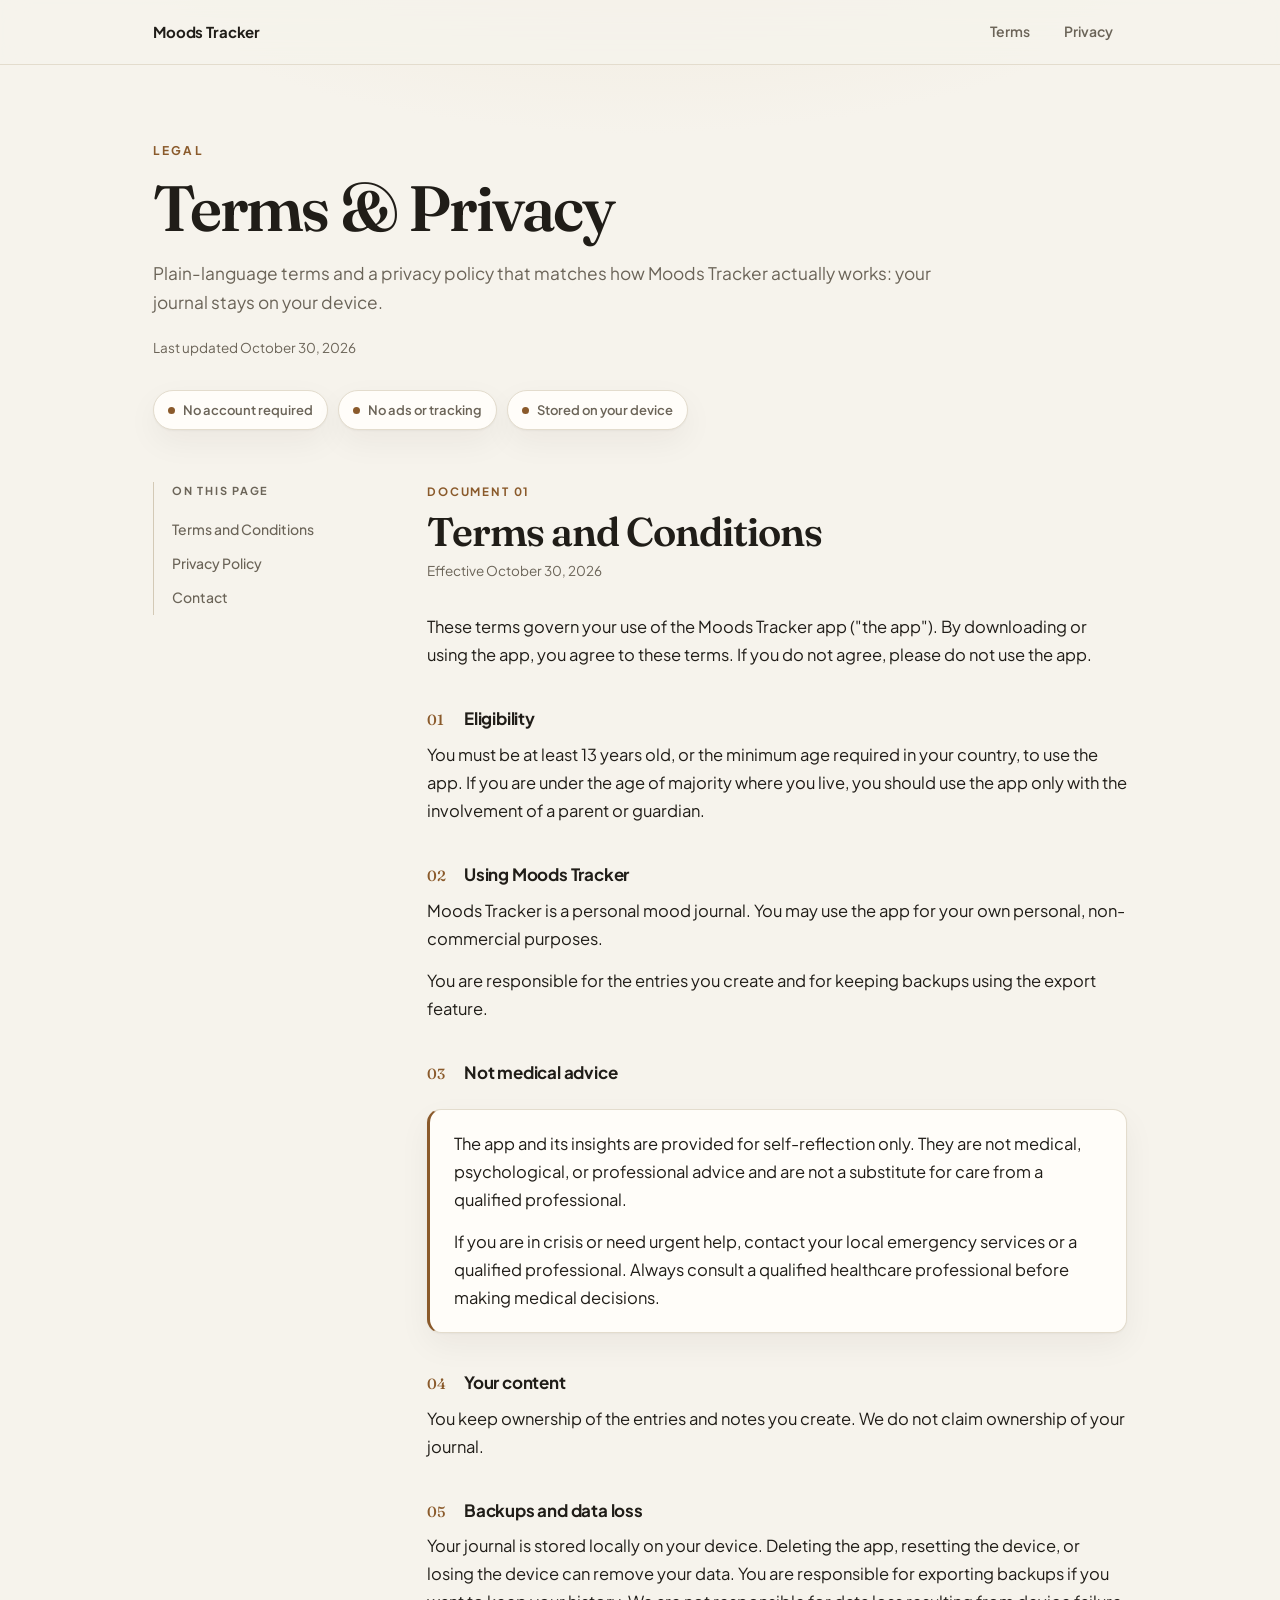
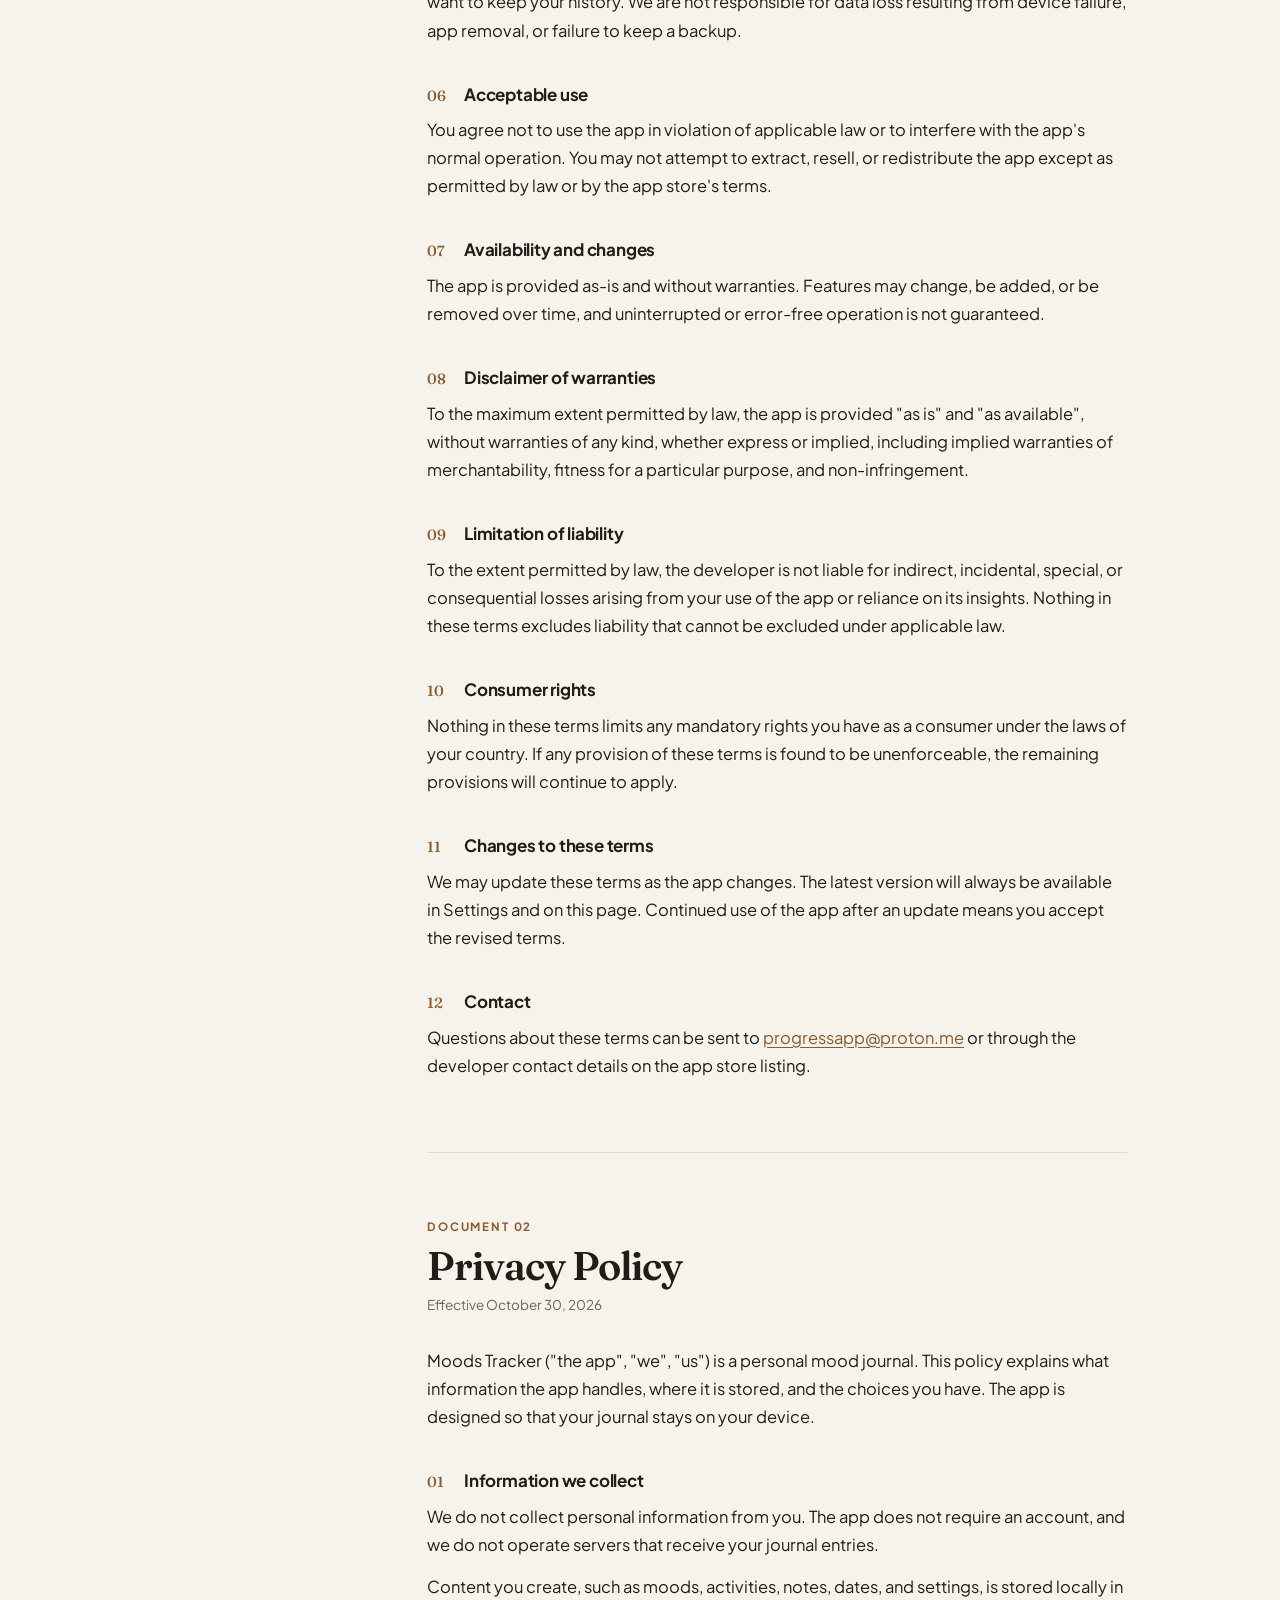
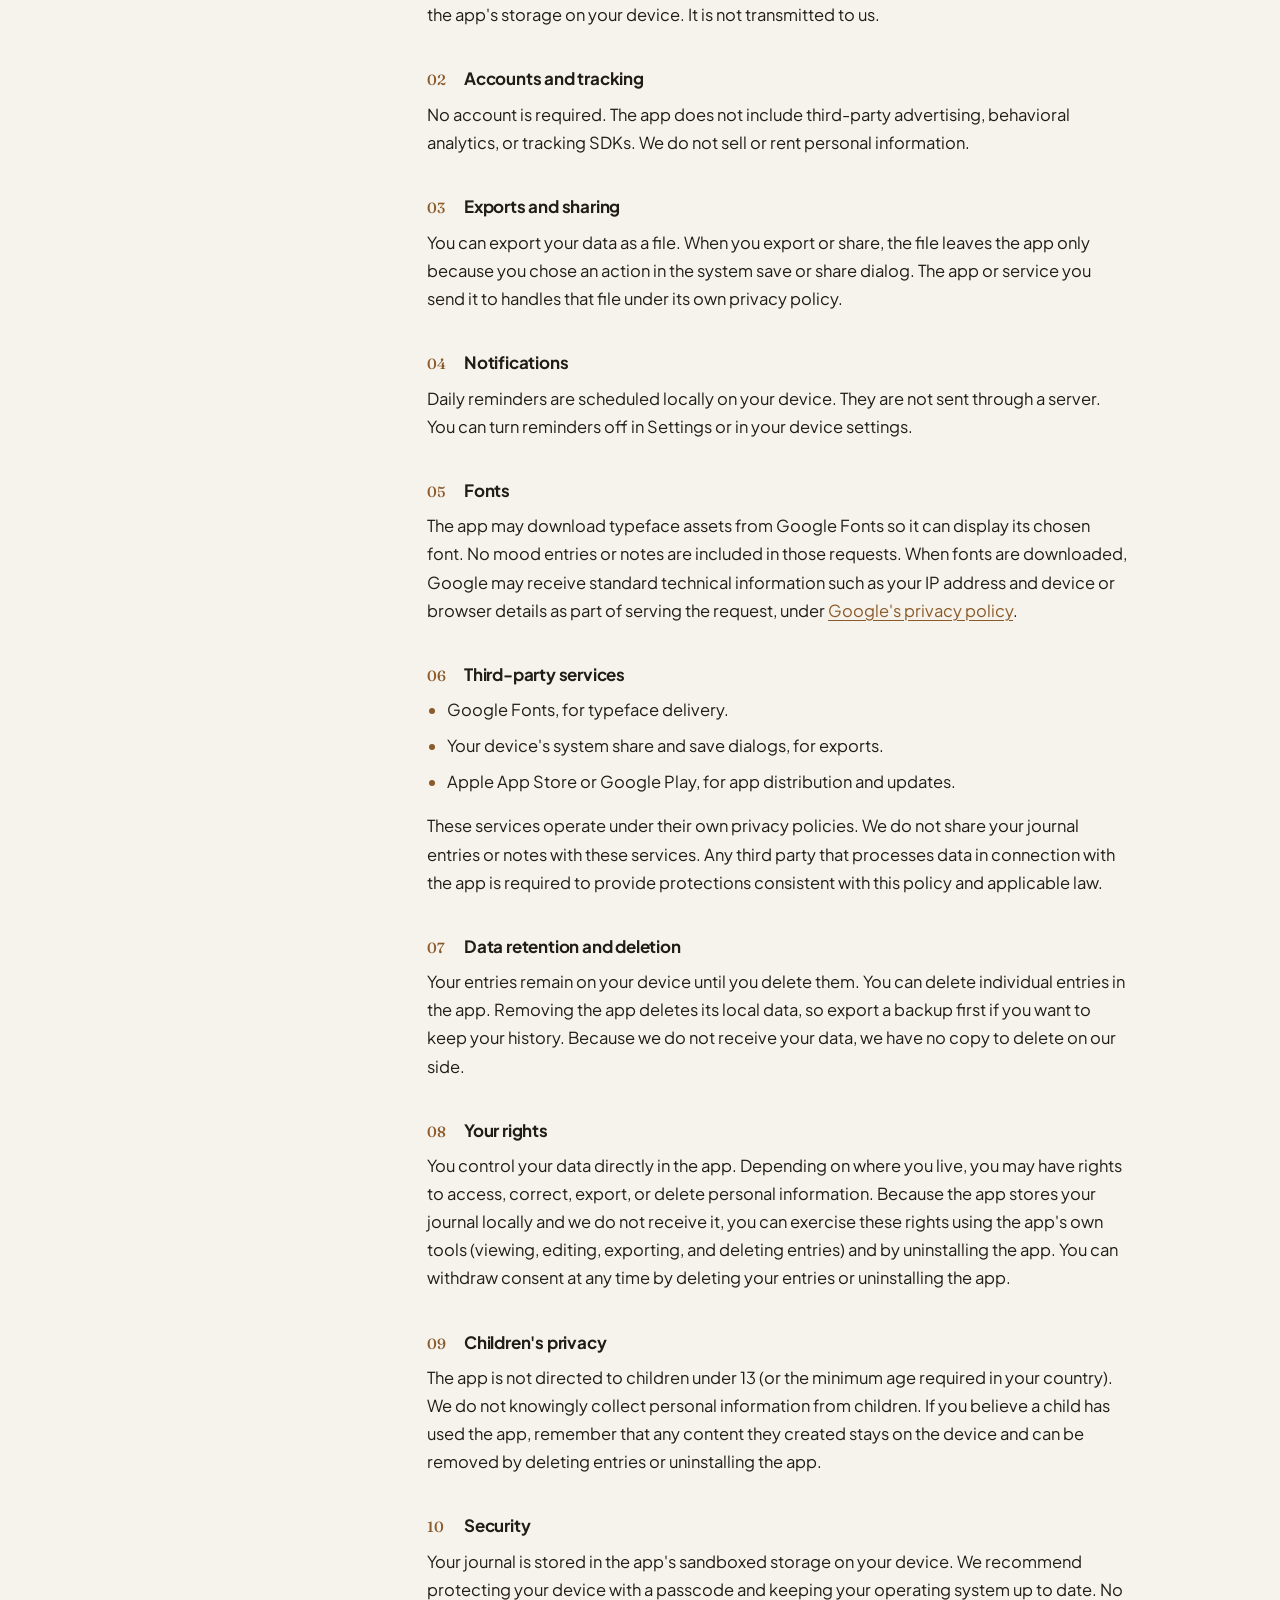
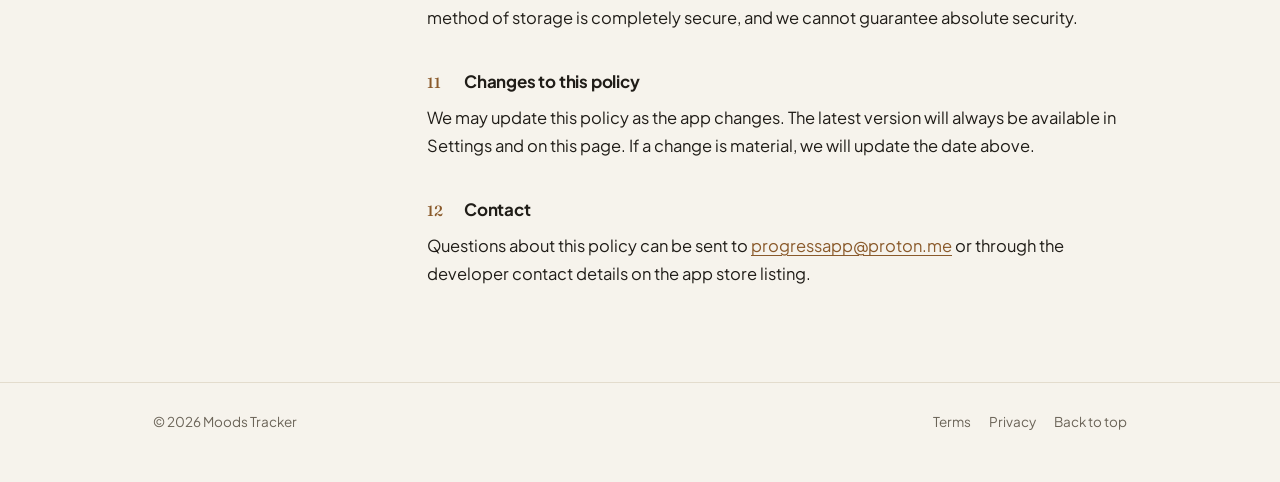
==== docs/moods-tracker-privacy-policy-terms-conditions.html @ baaeb852 "Create moods-tracker-privacy-policy-terms-conditions.html" ====
<!DOCTYPE html>
<html lang="en">
<head>
  <meta charset="utf-8">
  <meta name="viewport" content="width=device-width, initial-scale=1">
  <meta name="theme-color" content="#f6f3ec" media="(prefers-color-scheme: light)">
  <meta name="theme-color" content="#121110" media="(prefers-color-scheme: dark)">
  <title>Terms &amp; Privacy - Moods Tracker</title>
  <meta name="description" content="Terms and Conditions and Privacy Policy for the Moods Tracker mood journal app.">
  <link rel="preconnect" href="https://fonts.googleapis.com">
  <link rel="preconnect" href="https://fonts.gstatic.com" crossorigin>
  <link href="https://fonts.googleapis.com/css2?family=Fraunces:opsz,wght@9..144,500;9..144,600&family=Plus+Jakarta+Sans:wght@400;500;600;700&display=swap" rel="stylesheet">
  <style>
    :root {
      color-scheme: light dark;
      --bg: #f6f3ec;
      --bg-glow: #efe7d8;
      --surface: #fffdf9;
      --ink: #201d18;
      --muted: #6b6458;
      --accent: #8a5a2b;
      --accent-soft: #f1e6d6;
      --line: #e3dccd;
      --line-strong: #d3c9b6;
      --shadow: 0 1px 2px rgba(32, 29, 24, 0.04), 0 12px 32px rgba(32, 29, 24, 0.05);
      --font-display: "Fraunces", Georgia, "Times New Roman", serif;
      --font-body: "Plus Jakarta Sans", ui-sans-serif, -apple-system, BlinkMacSystemFont, "Segoe UI", Roboto, "Helvetica Neue", Arial, sans-serif;
    }
    @media (prefers-color-scheme: dark) {
      :root {
        --bg: #121110;
        --bg-glow: #1c1915;
        --surface: #1b1916;
        --ink: #f2eee6;
        --muted: #a8a094;
        --accent: #e0b98c;
        --accent-soft: #2a241c;
        --line: #2d2923;
        --line-strong: #3b352d;
        --shadow: 0 1px 2px rgba(0, 0, 0, 0.3), 0 16px 40px rgba(0, 0, 0, 0.25);
      }
    }
    * { box-sizing: border-box; }
    html {
      scroll-behavior: smooth;
      -webkit-text-size-adjust: 100%;
    }
    body {
      margin: 0;
      background:
        radial-gradient(900px 420px at 50% -160px, var(--bg-glow), transparent 70%),
        var(--bg);
      color: var(--ink);
      font-family: var(--font-body);
      font-size: 16.5px;
      line-height: 1.7;
      -webkit-font-smoothing: antialiased;
      text-rendering: optimizeLegibility;
    }
    ::selection { background: var(--accent-soft); color: var(--ink); }
    a { color: var(--accent); text-underline-offset: 3px; text-decoration-thickness: 1px; }
    a:hover { text-decoration-thickness: 2px; }
    :focus-visible {
      outline: 2px solid var(--accent);
      outline-offset: 3px;
      border-radius: 4px;
    }
    .wrap { width: min(974px, 100% - 44px); margin-inline: auto; }
    .site-header {
      position: sticky;
      top: 0;
      z-index: 20;
      border-bottom: 1px solid var(--line);
      background: var(--bg);
      background: color-mix(in srgb, var(--bg) 82%, transparent);
      -webkit-backdrop-filter: blur(14px);
      backdrop-filter: blur(14px);
    }
    .site-header .wrap {
      display: flex;
      align-items: center;
      justify-content: space-between;
      gap: 16px;
      min-height: 64px;
    }
    .brand {
      display: inline-flex;
      align-items: center;
      color: var(--ink);
      font-weight: 700;
      font-size: 15px;
      letter-spacing: -0.01em;
      text-decoration: none;
    }
    .top-nav { display: flex; gap: 6px; }
    .top-nav a {
      padding: 7px 14px;
      border-radius: 999px;
      color: var(--muted);
      font-size: 14px;
      font-weight: 600;
      text-decoration: none;
      transition: color 120ms ease, background-color 120ms ease;
    }
    .top-nav a:hover { color: var(--ink); background: var(--accent-soft); }

    .hero { padding: 76px 0 44px; }
    .eyebrow {
      margin: 0 0 14px;
      font-size: 12px;
      font-weight: 700;
      letter-spacing: 0.18em;
      text-transform: uppercase;
      color: var(--accent);
    }
    h1 {
      margin: 0 0 18px;
      font-family: var(--font-display);
      font-size: clamp(2.6rem, 6.2vw, 4rem);
      font-weight: 600;
      line-height: 1.02;
      letter-spacing: -0.035em;
      text-wrap: balance;
    }
    .lede {
      margin: 0 0 20px;
      max-width: 60ch;
      font-size: 1.08rem;
      color: var(--muted);
    }
    .meta {
      margin: 0;
      font-size: 13.5px;
      color: var(--muted);
    }
    .facts {
      display: flex;
      flex-wrap: wrap;
      gap: 10px;
      margin: 30px 0 0;
      padding: 0;
      list-style: none;
    }
    .facts li {
      display: inline-flex;
      align-items: center;
      gap: 8px;
      padding: 8px 14px;
      border: 1px solid var(--line);
      border-radius: 999px;
      background: var(--surface);
      box-shadow: var(--shadow);
      font-size: 13px;
      font-weight: 600;
      color: var(--muted);
    }
    .facts li::before {
      content: "";
      position: static;
      flex: none;
      width: 7px;
      height: 7px;
      border-radius: 50%;
      background: var(--accent);
    }

    .layout {
      display: grid;
      grid-template-columns: 210px minmax(0, 1fr);
      gap: 64px;
      align-items: start;
      padding-bottom: 80px;
    }
    .toc {
      position: sticky;
      top: 92px;
      padding-left: 18px;
      border-left: 1px solid var(--line-strong);
    }
    .toc-title {
      margin: 0 0 12px;
      font-size: 11px;
      font-weight: 700;
      letter-spacing: 0.16em;
      text-transform: uppercase;
      color: var(--muted);
    }
    .toc a {
      display: block;
      padding: 5px 0;
      color: var(--muted);
      font-size: 14px;
      font-weight: 500;
      text-decoration: none;
      transition: color 120ms ease;
    }
    .toc a:hover { color: var(--accent); }
    .content { max-width: 700px; }

    .doc { scroll-margin-top: 96px; }
    .doc + .doc {
      margin-top: 72px;
      padding-top: 64px;
      border-top: 1px solid var(--line);
    }
    .doc-kicker {
      margin: 0 0 8px;
      font-size: 11.5px;
      font-weight: 700;
      letter-spacing: 0.16em;
      text-transform: uppercase;
      color: var(--accent);
    }
    .doc-title {
      margin: 0 0 6px;
      font-family: var(--font-display);
      font-size: clamp(1.9rem, 4vw, 2.5rem);
      font-weight: 600;
      line-height: 1.1;
      letter-spacing: -0.025em;
    }
    .doc-meta {
      margin: 0 0 30px;
      font-size: 13.5px;
      color: var(--muted);
    }
    h3 {
      display: flex;
      align-items: baseline;
      gap: 12px;
      margin: 38px 0 10px;
      font-size: 1.06rem;
      font-weight: 700;
      line-height: 1.4;
      letter-spacing: -0.012em;
    }
    h3 .num {
      flex: none;
      min-width: 1.7em;
      font-family: var(--font-display);
      font-size: 0.92rem;
      font-weight: 500;
      font-variant-numeric: tabular-nums;
      color: var(--accent);
    }
    p { margin: 0 0 14px; }
    ul {
      margin: 0 0 16px;
      padding-left: 0;
      list-style: none;
    }
    ul li {
      position: relative;
      margin-bottom: 8px;
      padding-left: 20px;
    }
    ul li::before {
      content: "";
      position: absolute;
      left: 2px;
      top: 0.72em;
      width: 6px;
      height: 6px;
      border-radius: 50%;
      background: var(--accent);
    }
    .callout {
      margin: 24px 0;
      padding: 20px 24px;
      border: 1px solid var(--line);
      border-left: 3px solid var(--accent);
      border-radius: 14px;
      background: var(--surface);
      box-shadow: var(--shadow);
    }
    .callout p { color: var(--ink); }
    .callout p:last-child { margin-bottom: 0; }

    footer {
      border-top: 1px solid var(--line);
      padding: 28px 0 48px;
      font-size: 13.5px;
      color: var(--muted);
    }
    footer .wrap {
      display: flex;
      flex-wrap: wrap;
      align-items: center;
      justify-content: space-between;
      gap: 12px;
    }
    footer nav { display: flex; gap: 18px; }
    footer p { margin: 0; }
    footer a { color: var(--muted); text-decoration: none; }
    footer a:hover { color: var(--accent); }

    @media (max-width: 860px) {
      .hero { padding-top: 56px; }
      .layout { grid-template-columns: 1fr; gap: 20px; }
      .toc {
        position: static;
        display: flex;
        flex-wrap: wrap;
        gap: 8px;
        padding: 0 0 8px;
        border-left: 0;
      }
      .toc-title { display: none; }
      .toc a {
        padding: 6px 12px;
        border: 1px solid var(--line);
        border-radius: 999px;
        background: var(--surface);
        font-size: 13px;
      }
      .content { max-width: none; }
      .doc + .doc { margin-top: 56px; padding-top: 48px; }
    }
    @media print {
      body { background: #fff; color: #000; }
      .site-header, .toc, .facts, footer { display: none; }
      .layout { display: block; padding: 0; }
      .doc + .doc { break-before: page; margin: 0; padding: 0; border: 0; }
      .callout { box-shadow: none; }
      a { color: #000; text-decoration: none; }
    }
  </style>
</head>
<body>
  <header class="site-header">
    <div class="wrap">
      <a class="brand" href="#top">
        Moods Tracker
      </a>
      <nav class="top-nav" aria-label="Legal documents">
        <a href="#terms">Terms</a>
        <a href="#privacy">Privacy</a>
      </nav>
    </div>
  </header>

  <main id="top">
    <section class="hero wrap">
      <p class="eyebrow">Legal</p>
      <h1>Terms &amp; Privacy</h1>
      <p class="lede">Plain-language terms and a privacy policy that matches how Moods Tracker actually works: your journal stays on your device.</p>
      <p class="meta">Last updated October 30, 2026</p>
      <ul class="facts">
        <li>No account required</li>
        <li>No ads or tracking</li>
        <li>Stored on your device</li>
      </ul>
    </section>

    <div class="layout wrap">
      <aside class="toc" aria-label="On this page">
        <p class="toc-title">On this page</p>
        <a href="#terms">Terms and Conditions</a>
        <a href="#privacy">Privacy Policy</a>
        <a href="#terms-contact">Contact</a>
      </aside>

      <div class="content">
        <article class="doc" id="terms">
          <p class="doc-kicker">Document 01</p>
          <h2 class="doc-title">Terms and Conditions</h2>
          <p class="doc-meta">Effective October 30, 2026</p>

          <p>These terms govern your use of the Moods Tracker app ("the app"). By downloading or using the app, you agree to these terms. If you do not agree, please do not use the app.</p>

          <h3><span class="num">01</span>Eligibility</h3>
          <p>You must be at least 13 years old, or the minimum age required in your country, to use the app. If you are under the age of majority where you live, you should use the app only with the involvement of a parent or guardian.</p>

          <h3><span class="num">02</span>Using Moods Tracker</h3>
          <p>Moods Tracker is a personal mood journal. You may use the app for your own personal, non-commercial purposes.</p>
          <p>You are responsible for the entries you create and for keeping backups using the export feature.</p>

          <h3><span class="num">03</span>Not medical advice</h3>
          <div class="callout">
            <p>The app and its insights are provided for self-reflection only. They are not medical, psychological, or professional advice and are not a substitute for care from a qualified professional.</p>
            <p>If you are in crisis or need urgent help, contact your local emergency services or a qualified professional. Always consult a qualified healthcare professional before making medical decisions.</p>
          </div>

          <h3><span class="num">04</span>Your content</h3>
          <p>You keep ownership of the entries and notes you create. We do not claim ownership of your journal.</p>

          <h3><span class="num">05</span>Backups and data loss</h3>
          <p>Your journal is stored locally on your device. Deleting the app, resetting the device, or losing the device can remove your data. You are responsible for exporting backups if you want to keep your history. We are not responsible for data loss resulting from device failure, app removal, or failure to keep a backup.</p>

          <h3><span class="num">06</span>Acceptable use</h3>
          <p>You agree not to use the app in violation of applicable law or to interfere with the app's normal operation. You may not attempt to extract, resell, or redistribute the app except as permitted by law or by the app store's terms.</p>

          <h3><span class="num">07</span>Availability and changes</h3>
          <p>The app is provided as-is and without warranties. Features may change, be added, or be removed over time, and uninterrupted or error-free operation is not guaranteed.</p>

          <h3><span class="num">08</span>Disclaimer of warranties</h3>
          <p>To the maximum extent permitted by law, the app is provided "as is" and "as available", without warranties of any kind, whether express or implied, including implied warranties of merchantability, fitness for a particular purpose, and non-infringement.</p>

          <h3><span class="num">09</span>Limitation of liability</h3>
          <p>To the extent permitted by law, the developer is not liable for indirect, incidental, special, or consequential losses arising from your use of the app or reliance on its insights. Nothing in these terms excludes liability that cannot be excluded under applicable law.</p>

          <h3><span class="num">10</span>Consumer rights</h3>
          <p>Nothing in these terms limits any mandatory rights you have as a consumer under the laws of your country. If any provision of these terms is found to be unenforceable, the remaining provisions will continue to apply.</p>

          <h3><span class="num">11</span>Changes to these terms</h3>
          <p>We may update these terms as the app changes. The latest version will always be available in Settings and on this page. Continued use of the app after an update means you accept the revised terms.</p>

          <h3 id="terms-contact"><span class="num">12</span>Contact</h3>
          <p>Questions about these terms can be sent to <a href="mailto:progressapp@proton.me">progressapp@proton.me</a> or through the developer contact details on the app store listing.</p>
        </article>

        <article class="doc" id="privacy">
          <p class="doc-kicker">Document 02</p>
          <h2 class="doc-title">Privacy Policy</h2>
          <p class="doc-meta">Effective October 30, 2026</p>

          <p>Moods Tracker ("the app", "we", "us") is a personal mood journal. This policy explains what information the app handles, where it is stored, and the choices you have. The app is designed so that your journal stays on your device.</p>

          <h3><span class="num">01</span>Information we collect</h3>
          <p>We do not collect personal information from you. The app does not require an account, and we do not operate servers that receive your journal entries.</p>
          <p>Content you create, such as moods, activities, notes, dates, and settings, is stored locally in the app's storage on your device. It is not transmitted to us.</p>

          <h3><span class="num">02</span>Accounts and tracking</h3>
          <p>No account is required. The app does not include third-party advertising, behavioral analytics, or tracking SDKs. We do not sell or rent personal information.</p>

          <h3><span class="num">03</span>Exports and sharing</h3>
          <p>You can export your data as a file. When you export or share, the file leaves the app only because you chose an action in the system save or share dialog. The app or service you send it to handles that file under its own privacy policy.</p>

          <h3><span class="num">04</span>Notifications</h3>
          <p>Daily reminders are scheduled locally on your device. They are not sent through a server. You can turn reminders off in Settings or in your device settings.</p>

          <h3><span class="num">05</span>Fonts</h3>
          <p>The app may download typeface assets from Google Fonts so it can display its chosen font. No mood entries or notes are included in those requests. When fonts are downloaded, Google may receive standard technical information such as your IP address and device or browser details as part of serving the request, under <a href="https://policies.google.com/privacy" rel="noopener">Google's privacy policy</a>.</p>

          <h3><span class="num">06</span>Third-party services</h3>
          <ul>
            <li>Google Fonts, for typeface delivery.</li>
            <li>Your device's system share and save dialogs, for exports.</li>
            <li>Apple App Store or Google Play, for app distribution and updates.</li>
          </ul>
          <p>These services operate under their own privacy policies. We do not share your journal entries or notes with these services. Any third party that processes data in connection with the app is required to provide protections consistent with this policy and applicable law.</p>

          <h3><span class="num">07</span>Data retention and deletion</h3>
          <p>Your entries remain on your device until you delete them. You can delete individual entries in the app. Removing the app deletes its local data, so export a backup first if you want to keep your history. Because we do not receive your data, we have no copy to delete on our side.</p>

          <h3><span class="num">08</span>Your rights</h3>
          <p>You control your data directly in the app. Depending on where you live, you may have rights to access, correct, export, or delete personal information. Because the app stores your journal locally and we do not receive it, you can exercise these rights using the app's own tools (viewing, editing, exporting, and deleting entries) and by uninstalling the app. You can withdraw consent at any time by deleting your entries or uninstalling the app.</p>

          <h3><span class="num">09</span>Children's privacy</h3>
          <p>The app is not directed to children under 13 (or the minimum age required in your country). We do not knowingly collect personal information from children. If you believe a child has used the app, remember that any content they created stays on the device and can be removed by deleting entries or uninstalling the app.</p>

          <h3><span class="num">10</span>Security</h3>
          <p>Your journal is stored in the app's sandboxed storage on your device. We recommend protecting your device with a passcode and keeping your operating system up to date. No method of storage is completely secure, and we cannot guarantee absolute security.</p>

          <h3><span class="num">11</span>Changes to this policy</h3>
          <p>We may update this policy as the app changes. The latest version will always be available in Settings and on this page. If a change is material, we will update the date above.</p>

          <h3><span class="num">12</span>Contact</h3>
          <p>Questions about this policy can be sent to <a href="mailto:progressapp@proton.me">progressapp@proton.me</a> or through the developer contact details on the app store listing.</p>
        </article>
      </div>
    </div>
  </main>

  <footer>
    <div class="wrap">
      <p>&copy; 2026 Moods Tracker</p>
      <nav aria-label="Footer">
        <a href="#terms">Terms</a>
        <a href="#privacy">Privacy</a>
        <a href="#top">Back to top</a>
      </nav>
    </div>
  </footer>
</body>
</html>
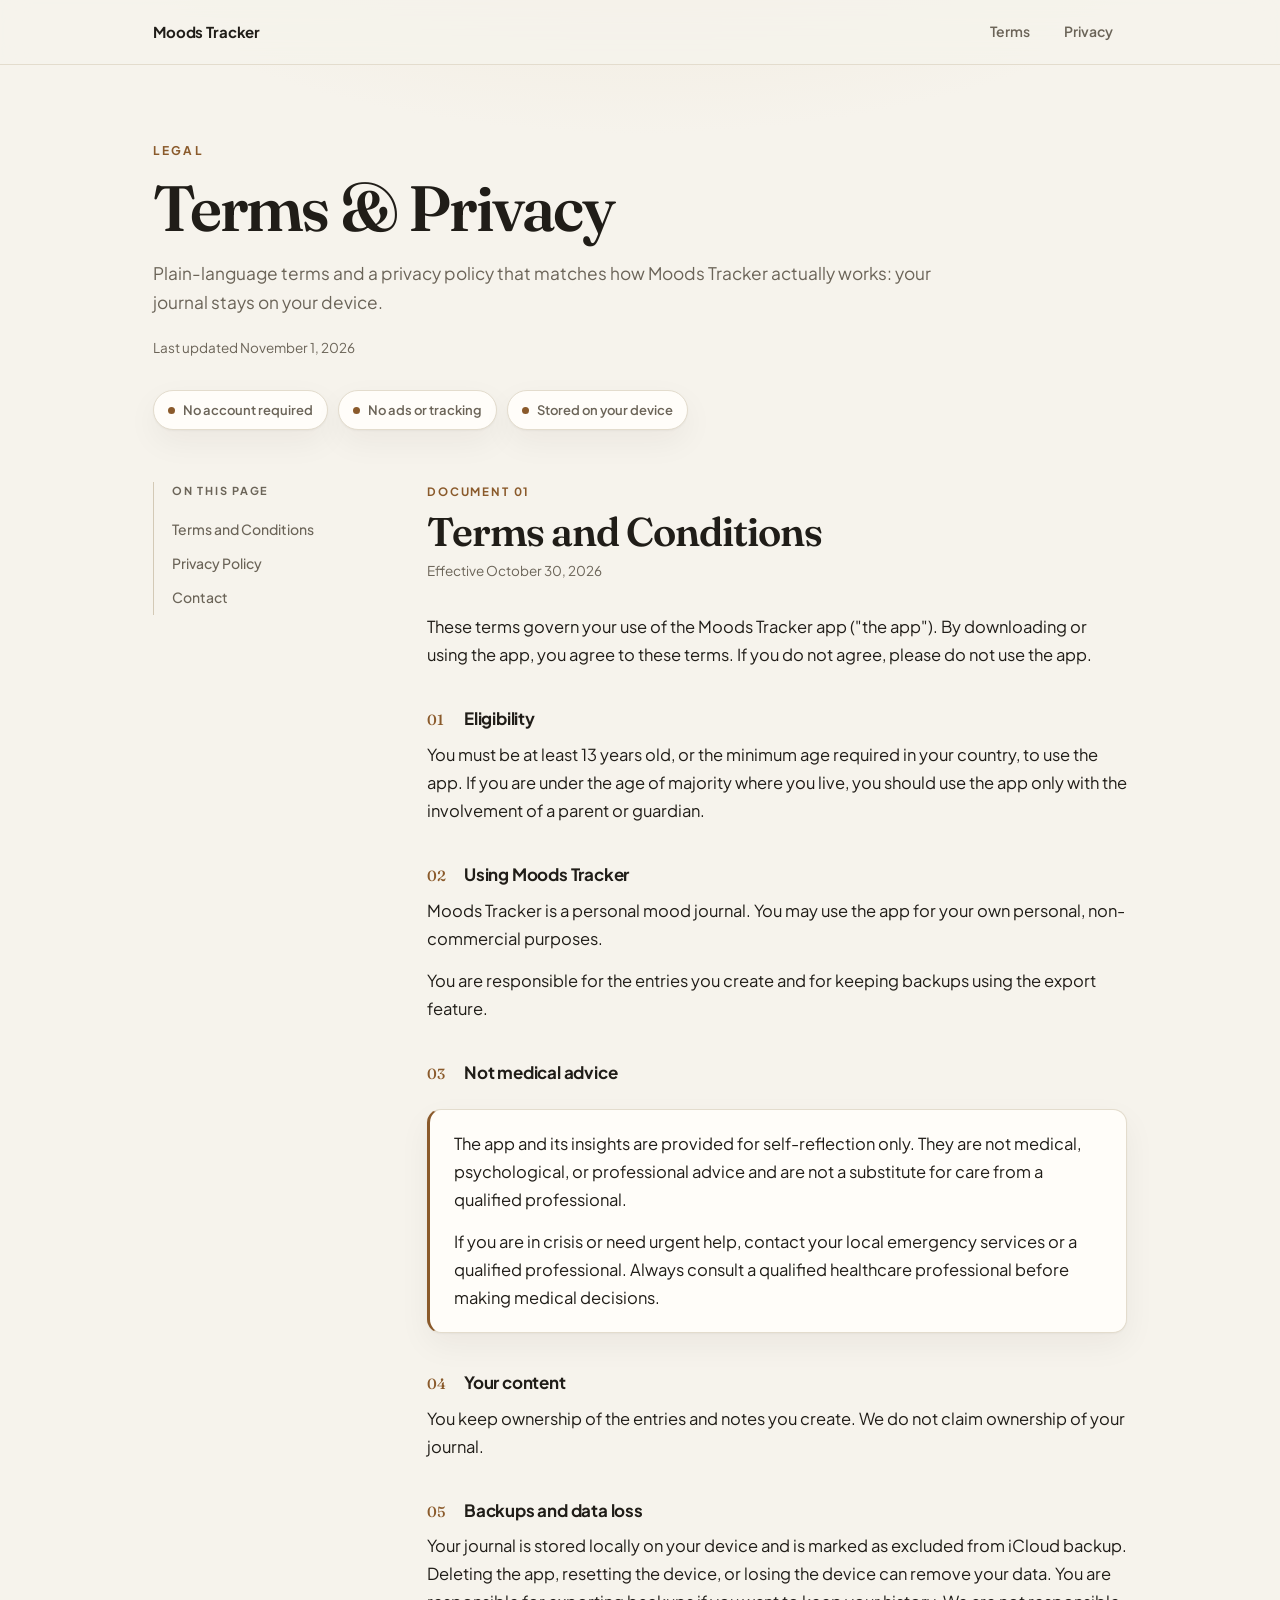
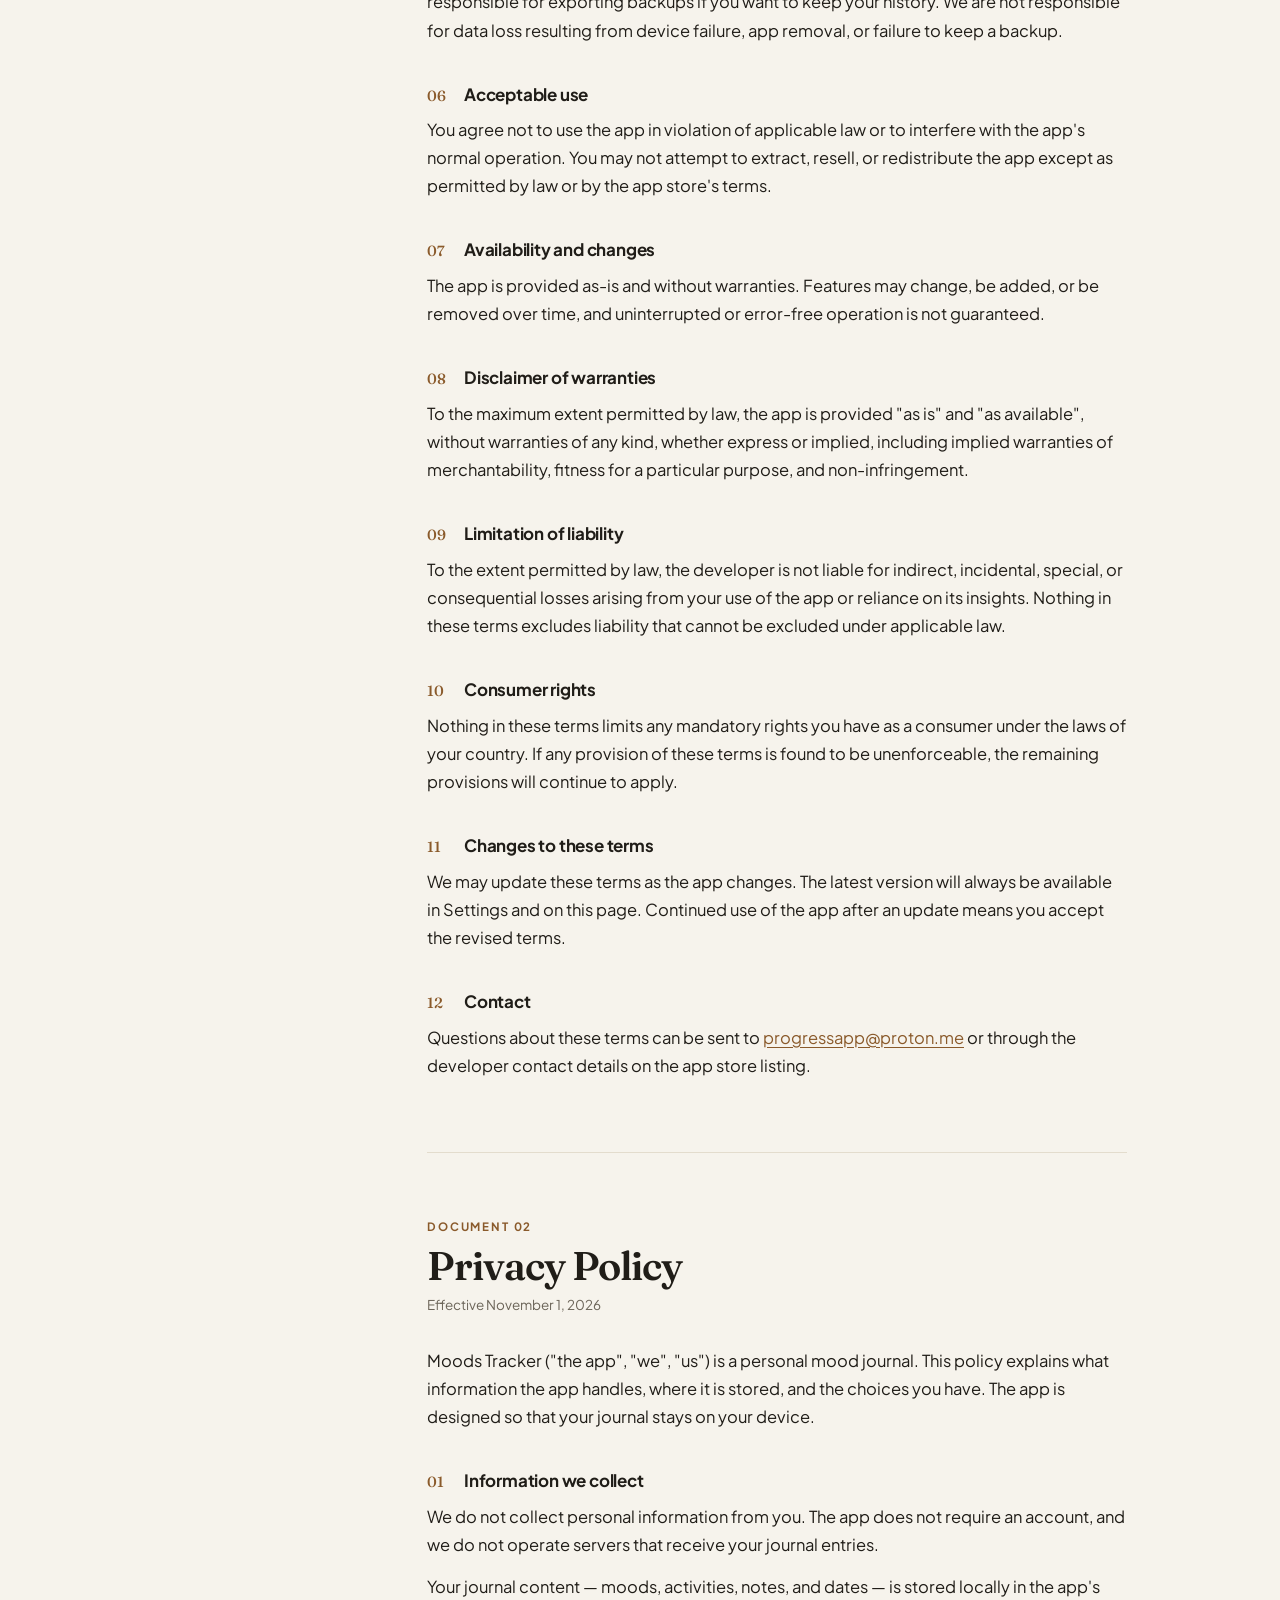
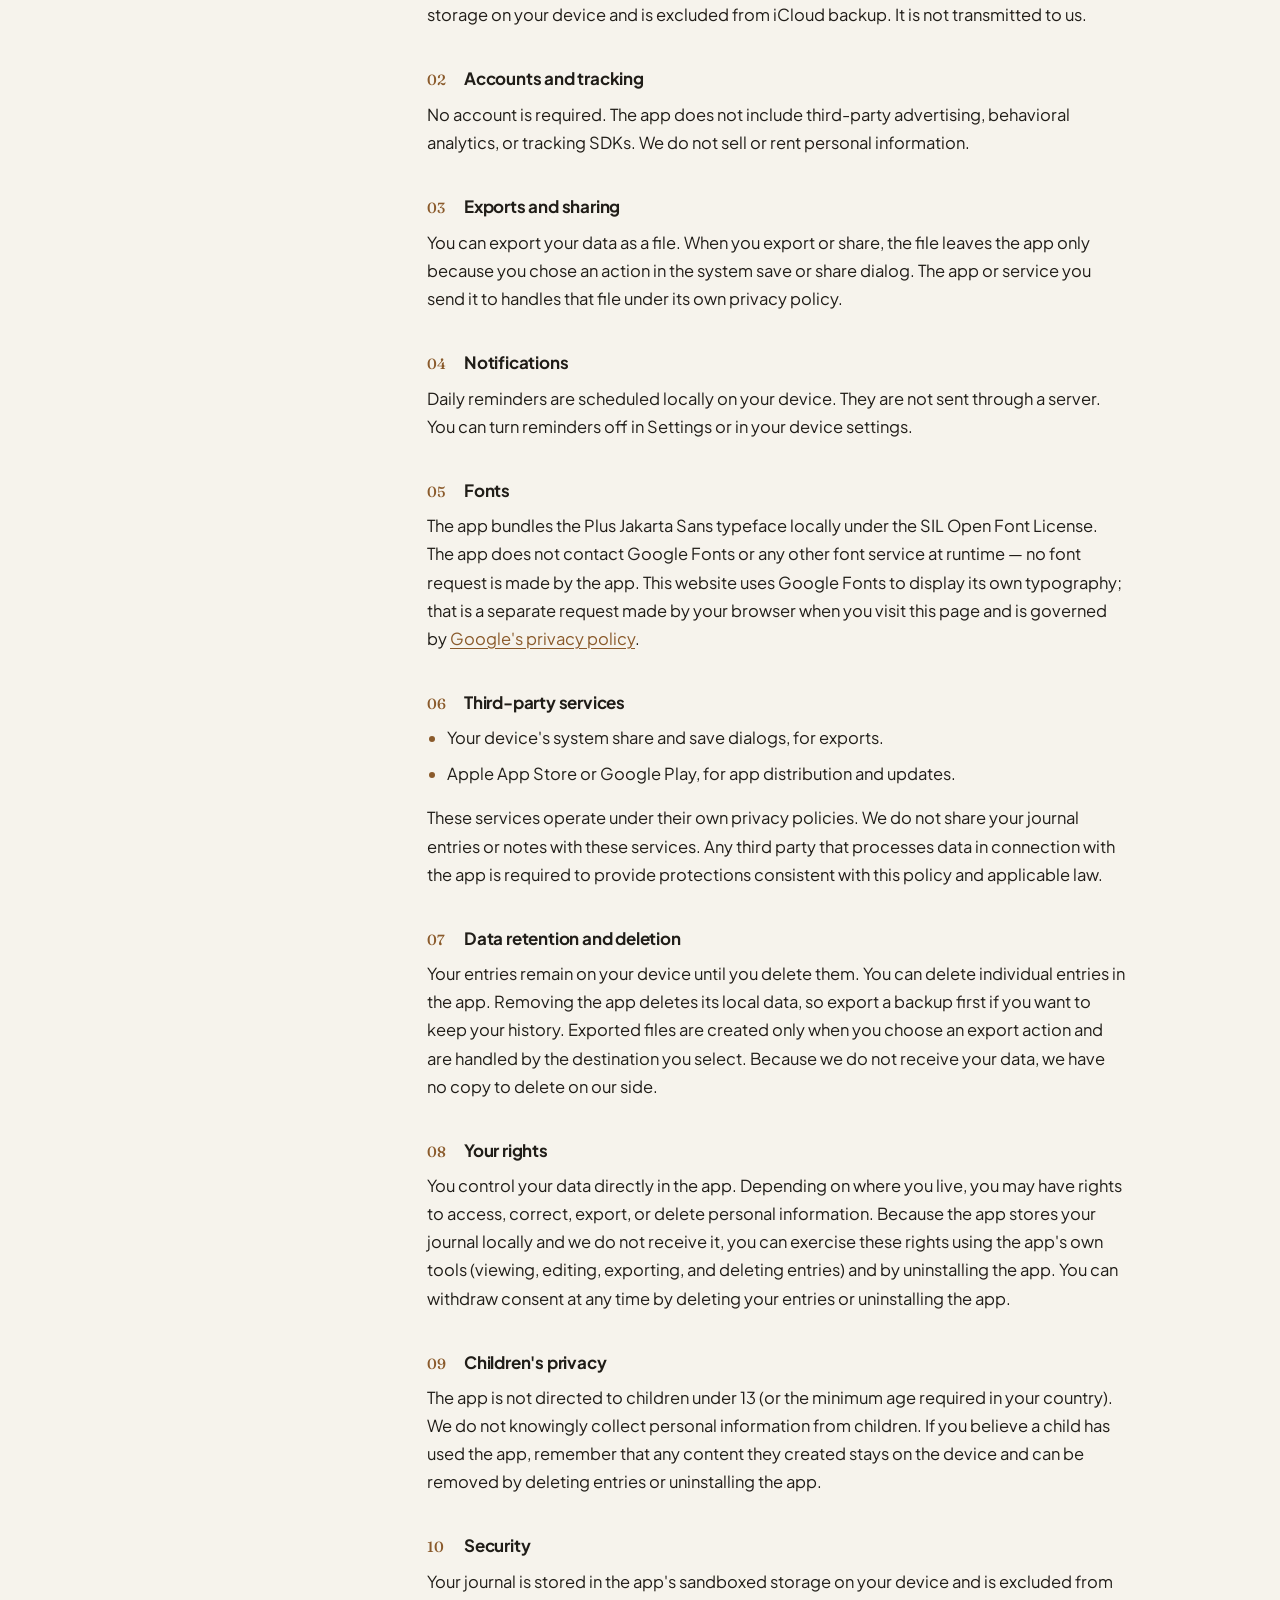
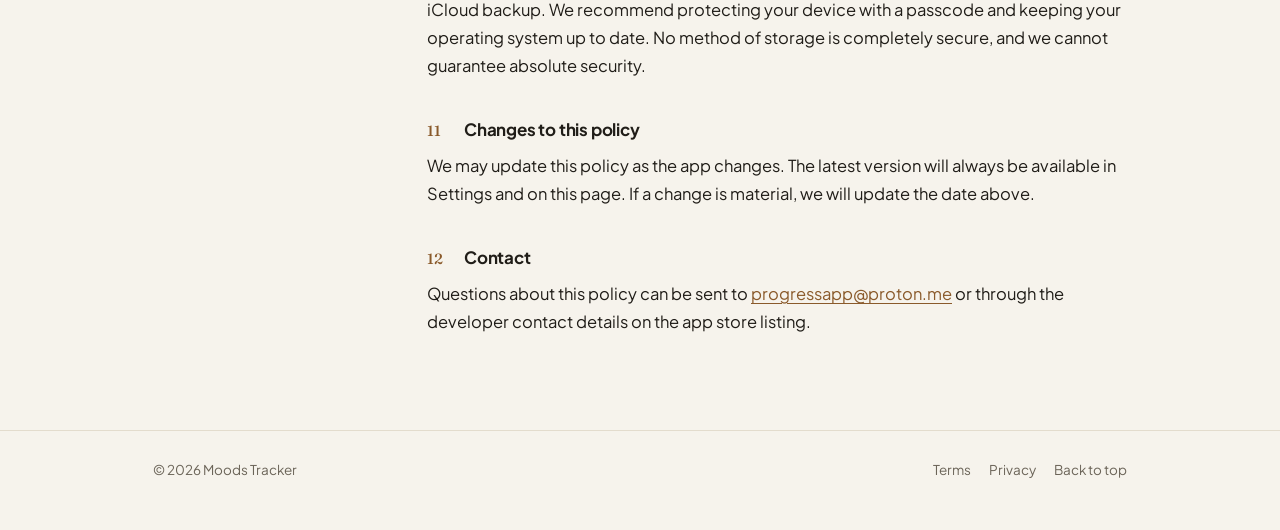
==== commit 2a8edcc0: "Update moods-tracker-privacy-policy-terms-conditions.html" ====
--- a/docs/moods-tracker-privacy-policy-terms-conditions.html
+++ b/docs/moods-tracker-privacy-policy-terms-conditions.html
@@ -344,7 +344,7 @@
       <p class="eyebrow">Legal</p>
       <h1>Terms &amp; Privacy</h1>
       <p class="lede">Plain-language terms and a privacy policy that matches how Moods Tracker actually works: your journal stays on your device.</p>
-      <p class="meta">Last updated October 30, 2026</p>
+      <p class="meta">Last updated November 1, 2026</p>
       <ul class="facts">
         <li>No account required</li>
         <li>No ads or tracking</li>
@@ -385,7 +385,7 @@
           <p>You keep ownership of the entries and notes you create. We do not claim ownership of your journal.</p>
 
           <h3><span class="num">05</span>Backups and data loss</h3>
-          <p>Your journal is stored locally on your device. Deleting the app, resetting the device, or losing the device can remove your data. You are responsible for exporting backups if you want to keep your history. We are not responsible for data loss resulting from device failure, app removal, or failure to keep a backup.</p>
+          <p>Your journal is stored locally on your device and is marked as excluded from iCloud backup. Deleting the app, resetting the device, or losing the device can remove your data. You are responsible for exporting backups if you want to keep your history. We are not responsible for data loss resulting from device failure, app removal, or failure to keep a backup.</p>
 
           <h3><span class="num">06</span>Acceptable use</h3>
           <p>You agree not to use the app in violation of applicable law or to interfere with the app's normal operation. You may not attempt to extract, resell, or redistribute the app except as permitted by law or by the app store's terms.</p>
@@ -412,13 +412,13 @@
         <article class="doc" id="privacy">
           <p class="doc-kicker">Document 02</p>
           <h2 class="doc-title">Privacy Policy</h2>
-          <p class="doc-meta">Effective October 30, 2026</p>
+          <p class="doc-meta">Effective November 1, 2026</p>
 
           <p>Moods Tracker ("the app", "we", "us") is a personal mood journal. This policy explains what information the app handles, where it is stored, and the choices you have. The app is designed so that your journal stays on your device.</p>
 
           <h3><span class="num">01</span>Information we collect</h3>
           <p>We do not collect personal information from you. The app does not require an account, and we do not operate servers that receive your journal entries.</p>
-          <p>Content you create, such as moods, activities, notes, dates, and settings, is stored locally in the app's storage on your device. It is not transmitted to us.</p>
+          <p>Your journal content — moods, activities, notes, and dates — is stored locally in the app's storage on your device and is excluded from iCloud backup. It is not transmitted to us.</p>
 
           <h3><span class="num">02</span>Accounts and tracking</h3>
           <p>No account is required. The app does not include third-party advertising, behavioral analytics, or tracking SDKs. We do not sell or rent personal information.</p>
@@ -430,18 +430,17 @@
           <p>Daily reminders are scheduled locally on your device. They are not sent through a server. You can turn reminders off in Settings or in your device settings.</p>
 
           <h3><span class="num">05</span>Fonts</h3>
-          <p>The app may download typeface assets from Google Fonts so it can display its chosen font. No mood entries or notes are included in those requests. When fonts are downloaded, Google may receive standard technical information such as your IP address and device or browser details as part of serving the request, under <a href="https://policies.google.com/privacy" rel="noopener">Google's privacy policy</a>.</p>
+          <p>The app bundles the Plus Jakarta Sans typeface locally under the SIL Open Font License. The app does not contact Google Fonts or any other font service at runtime — no font request is made by the app. This website uses Google Fonts to display its own typography; that is a separate request made by your browser when you visit this page and is governed by <a href="https://policies.google.com/privacy">Google's privacy policy</a>.</p>
 
           <h3><span class="num">06</span>Third-party services</h3>
           <ul>
-            <li>Google Fonts, for typeface delivery.</li>
             <li>Your device's system share and save dialogs, for exports.</li>
             <li>Apple App Store or Google Play, for app distribution and updates.</li>
           </ul>
           <p>These services operate under their own privacy policies. We do not share your journal entries or notes with these services. Any third party that processes data in connection with the app is required to provide protections consistent with this policy and applicable law.</p>
 
           <h3><span class="num">07</span>Data retention and deletion</h3>
-          <p>Your entries remain on your device until you delete them. You can delete individual entries in the app. Removing the app deletes its local data, so export a backup first if you want to keep your history. Because we do not receive your data, we have no copy to delete on our side.</p>
+          <p>Your entries remain on your device until you delete them. You can delete individual entries in the app. Removing the app deletes its local data, so export a backup first if you want to keep your history. Exported files are created only when you choose an export action and are handled by the destination you select. Because we do not receive your data, we have no copy to delete on our side.</p>
 
           <h3><span class="num">08</span>Your rights</h3>
           <p>You control your data directly in the app. Depending on where you live, you may have rights to access, correct, export, or delete personal information. Because the app stores your journal locally and we do not receive it, you can exercise these rights using the app's own tools (viewing, editing, exporting, and deleting entries) and by uninstalling the app. You can withdraw consent at any time by deleting your entries or uninstalling the app.</p>
@@ -450,7 +449,7 @@
           <p>The app is not directed to children under 13 (or the minimum age required in your country). We do not knowingly collect personal information from children. If you believe a child has used the app, remember that any content they created stays on the device and can be removed by deleting entries or uninstalling the app.</p>
 
           <h3><span class="num">10</span>Security</h3>
-          <p>Your journal is stored in the app's sandboxed storage on your device. We recommend protecting your device with a passcode and keeping your operating system up to date. No method of storage is completely secure, and we cannot guarantee absolute security.</p>
+          <p>Your journal is stored in the app's sandboxed storage on your device and is excluded from iCloud backup. We recommend protecting your device with a passcode and keeping your operating system up to date. No method of storage is completely secure, and we cannot guarantee absolute security.</p>
 
           <h3><span class="num">11</span>Changes to this policy</h3>
           <p>We may update this policy as the app changes. The latest version will always be available in Settings and on this page. If a change is material, we will update the date above.</p>
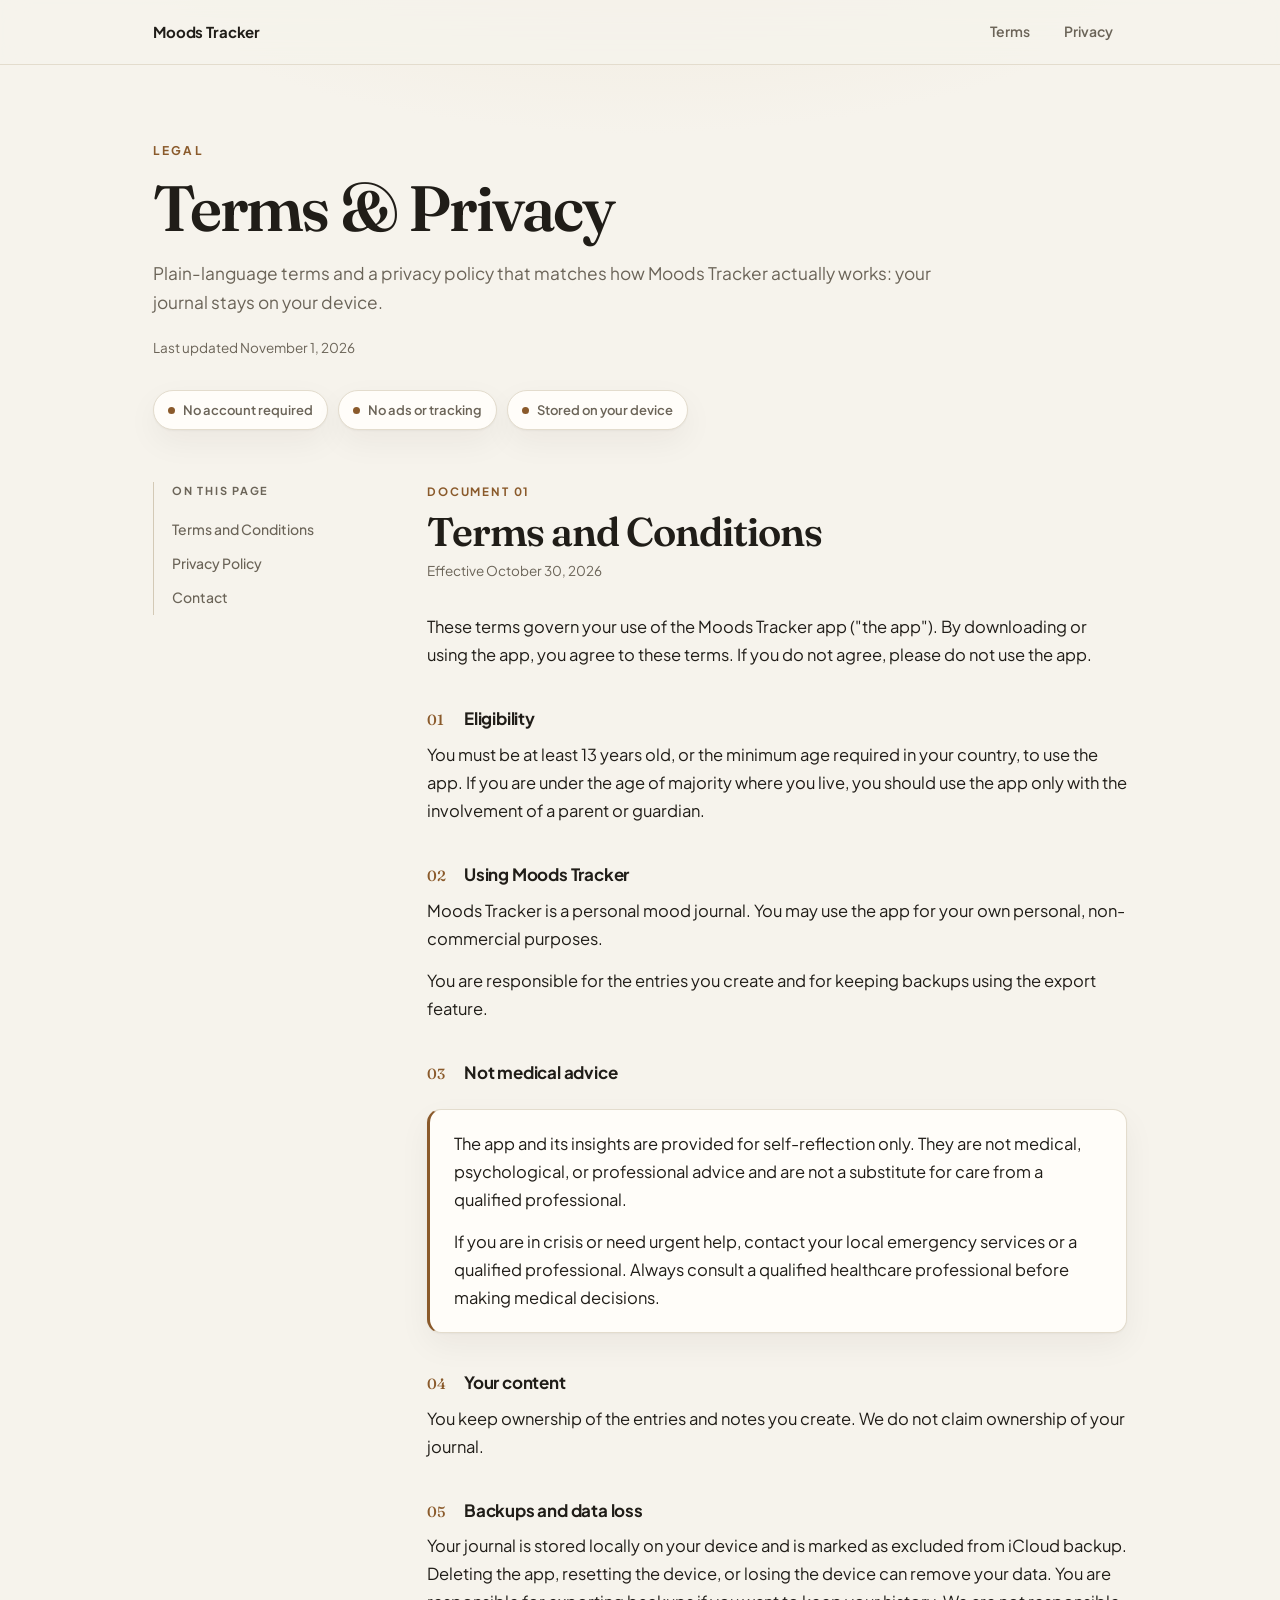
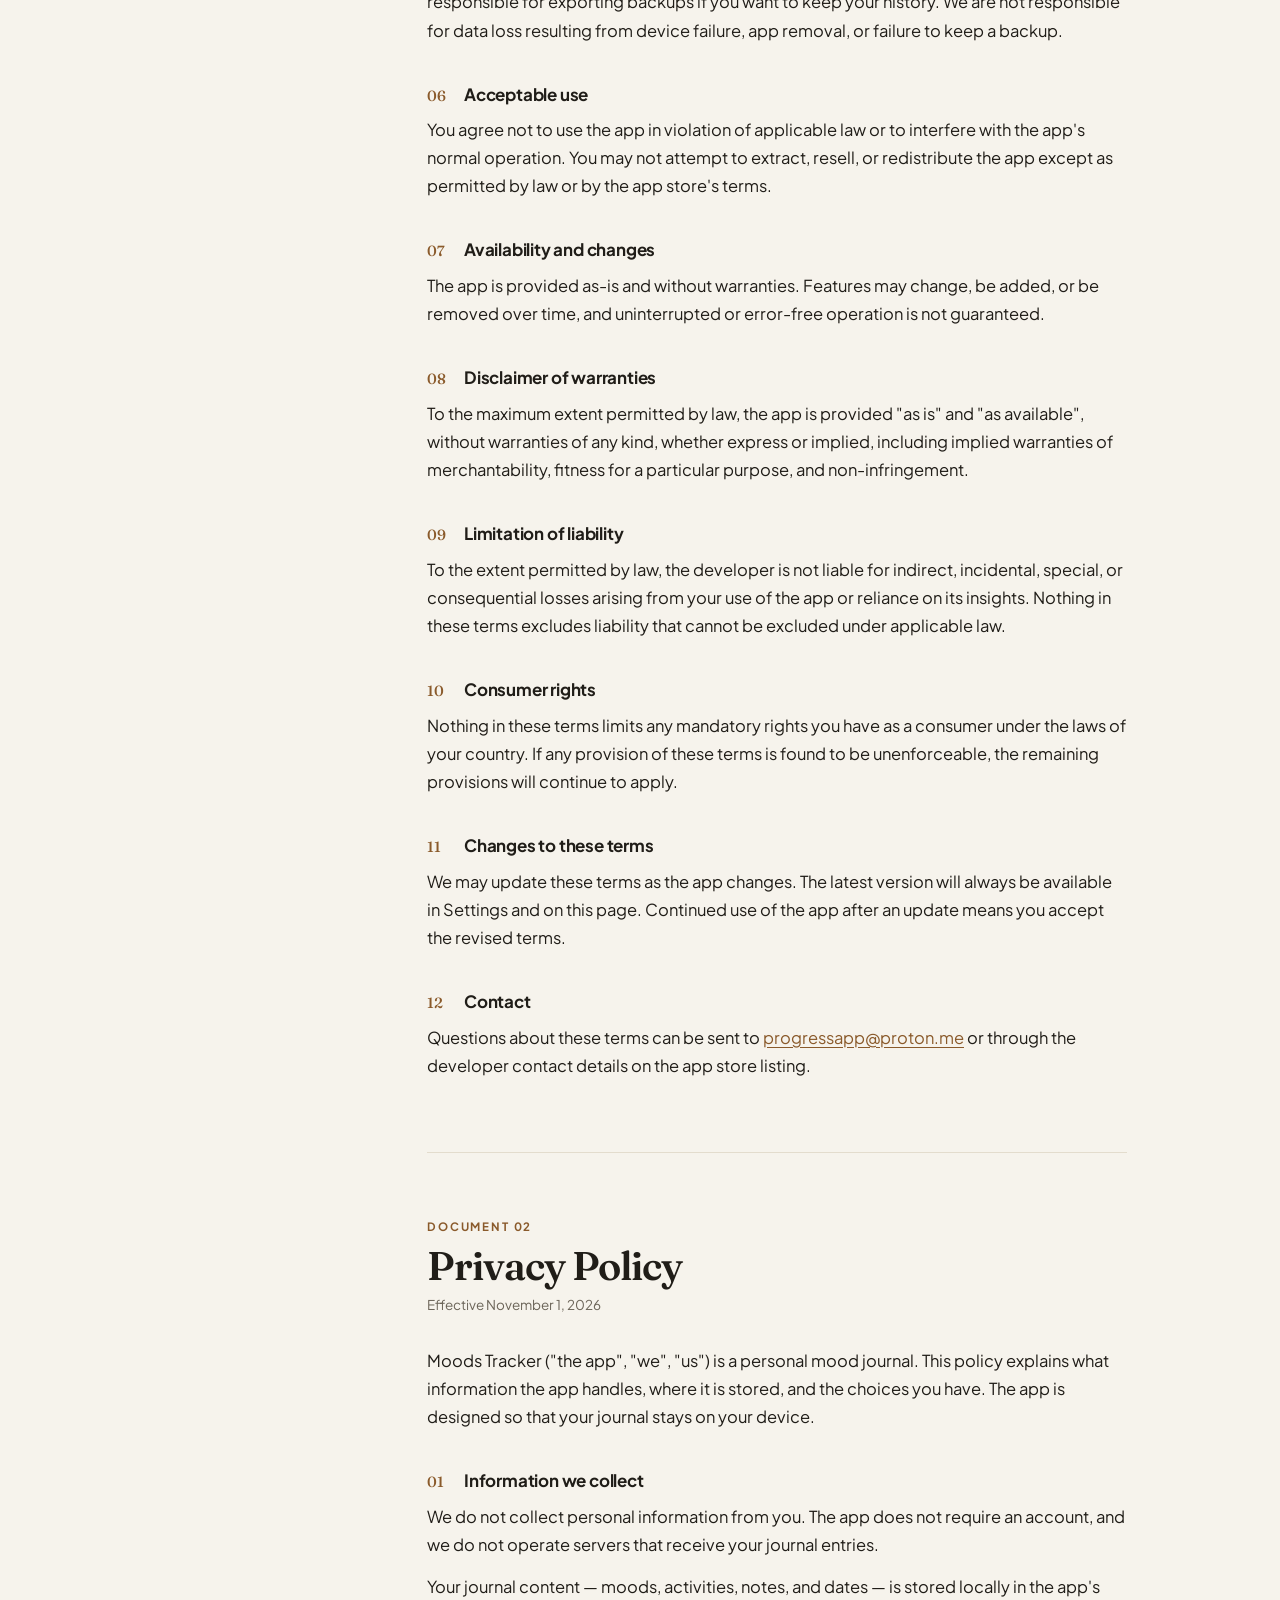
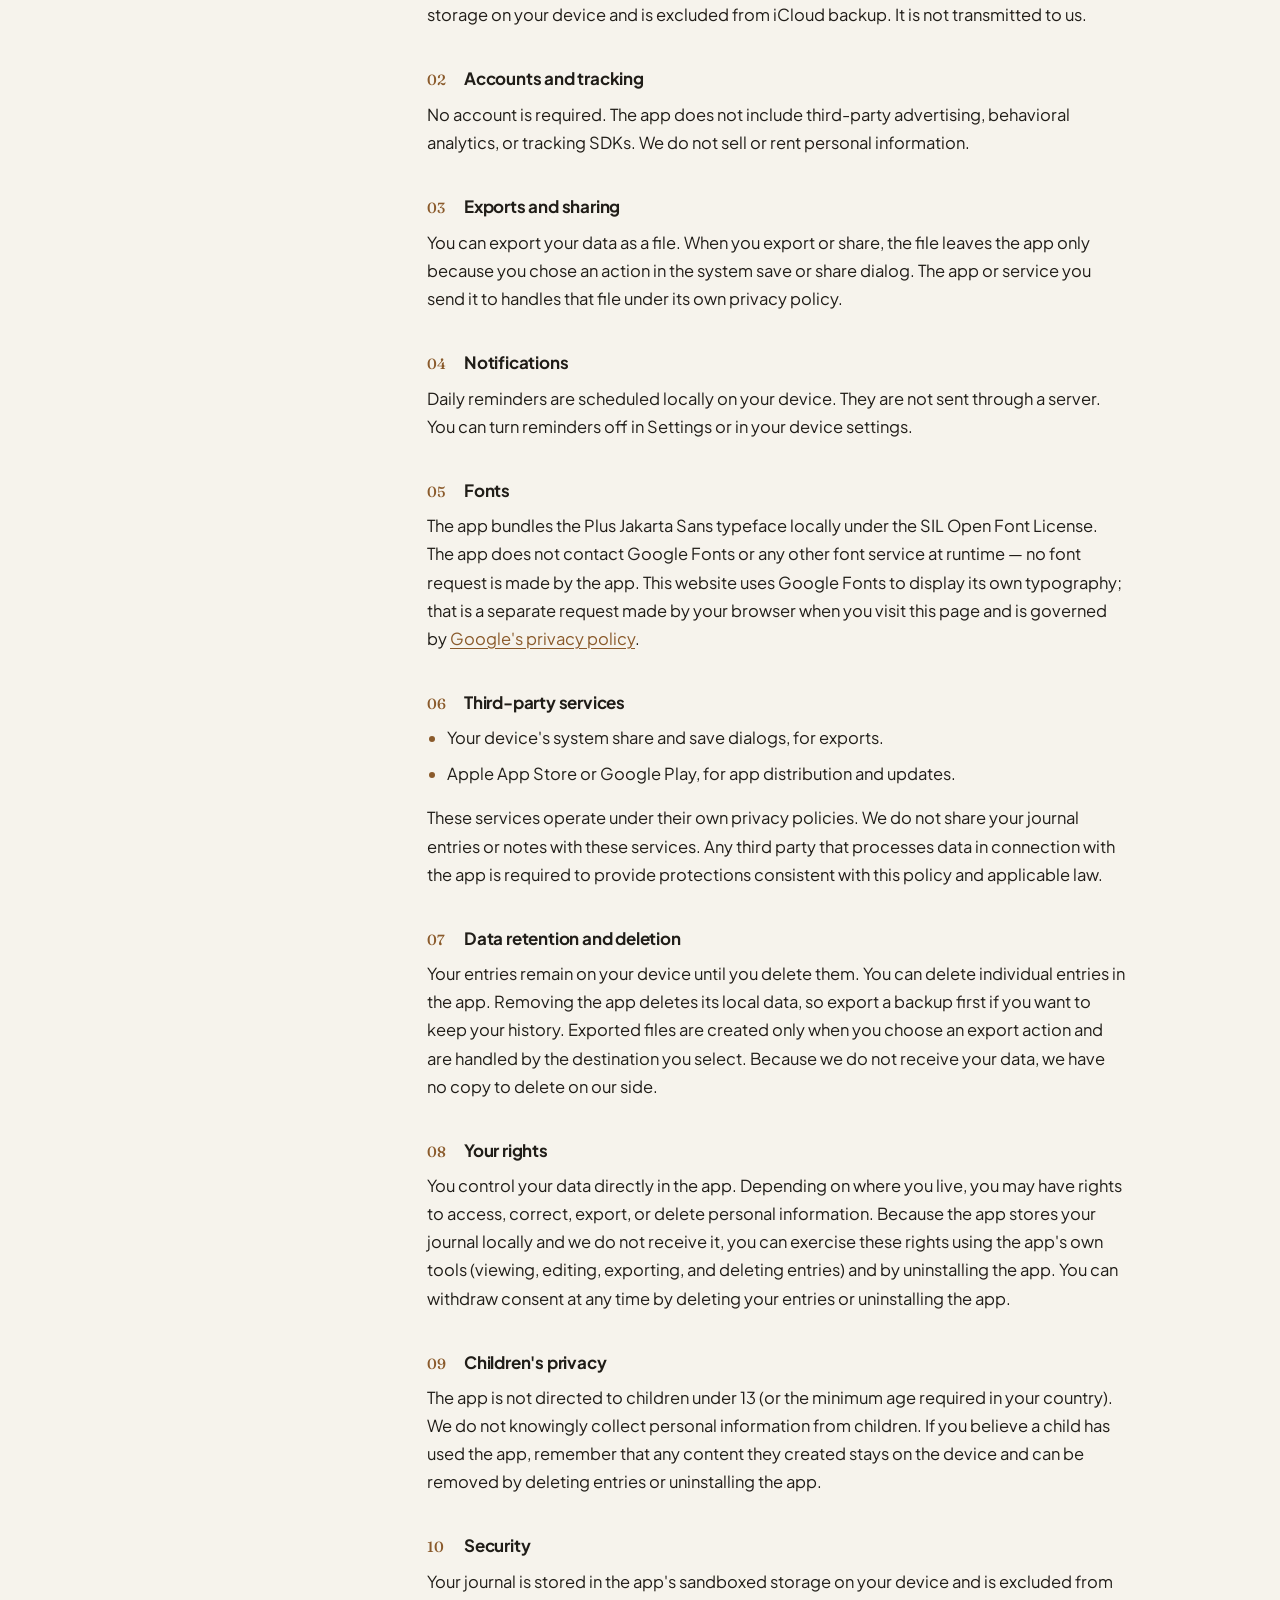
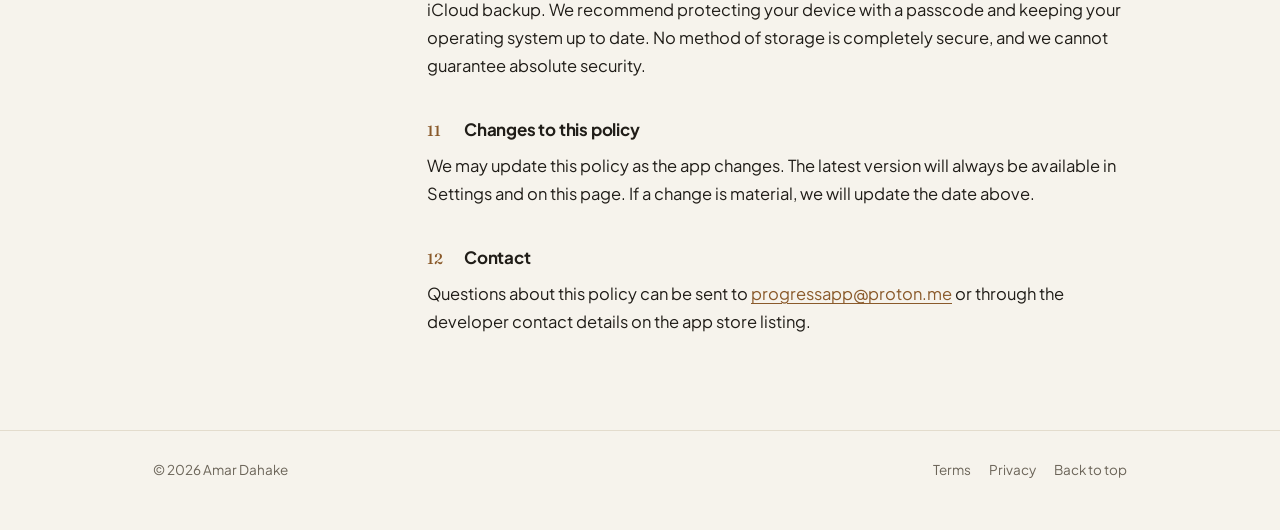
==== commit 626107de: "Update moods-tracker-privacy-policy-terms-conditions.html" ====
--- a/docs/moods-tracker-privacy-policy-terms-conditions.html
+++ b/docs/moods-tracker-privacy-policy-terms-conditions.html
@@ -463,7 +463,7 @@
 
   <footer>
     <div class="wrap">
-      <p>&copy; 2026 Moods Tracker</p>
+      <p>&copy; 2026 Amar Dahake</p>
       <nav aria-label="Footer">
         <a href="#terms">Terms</a>
         <a href="#privacy">Privacy</a>
